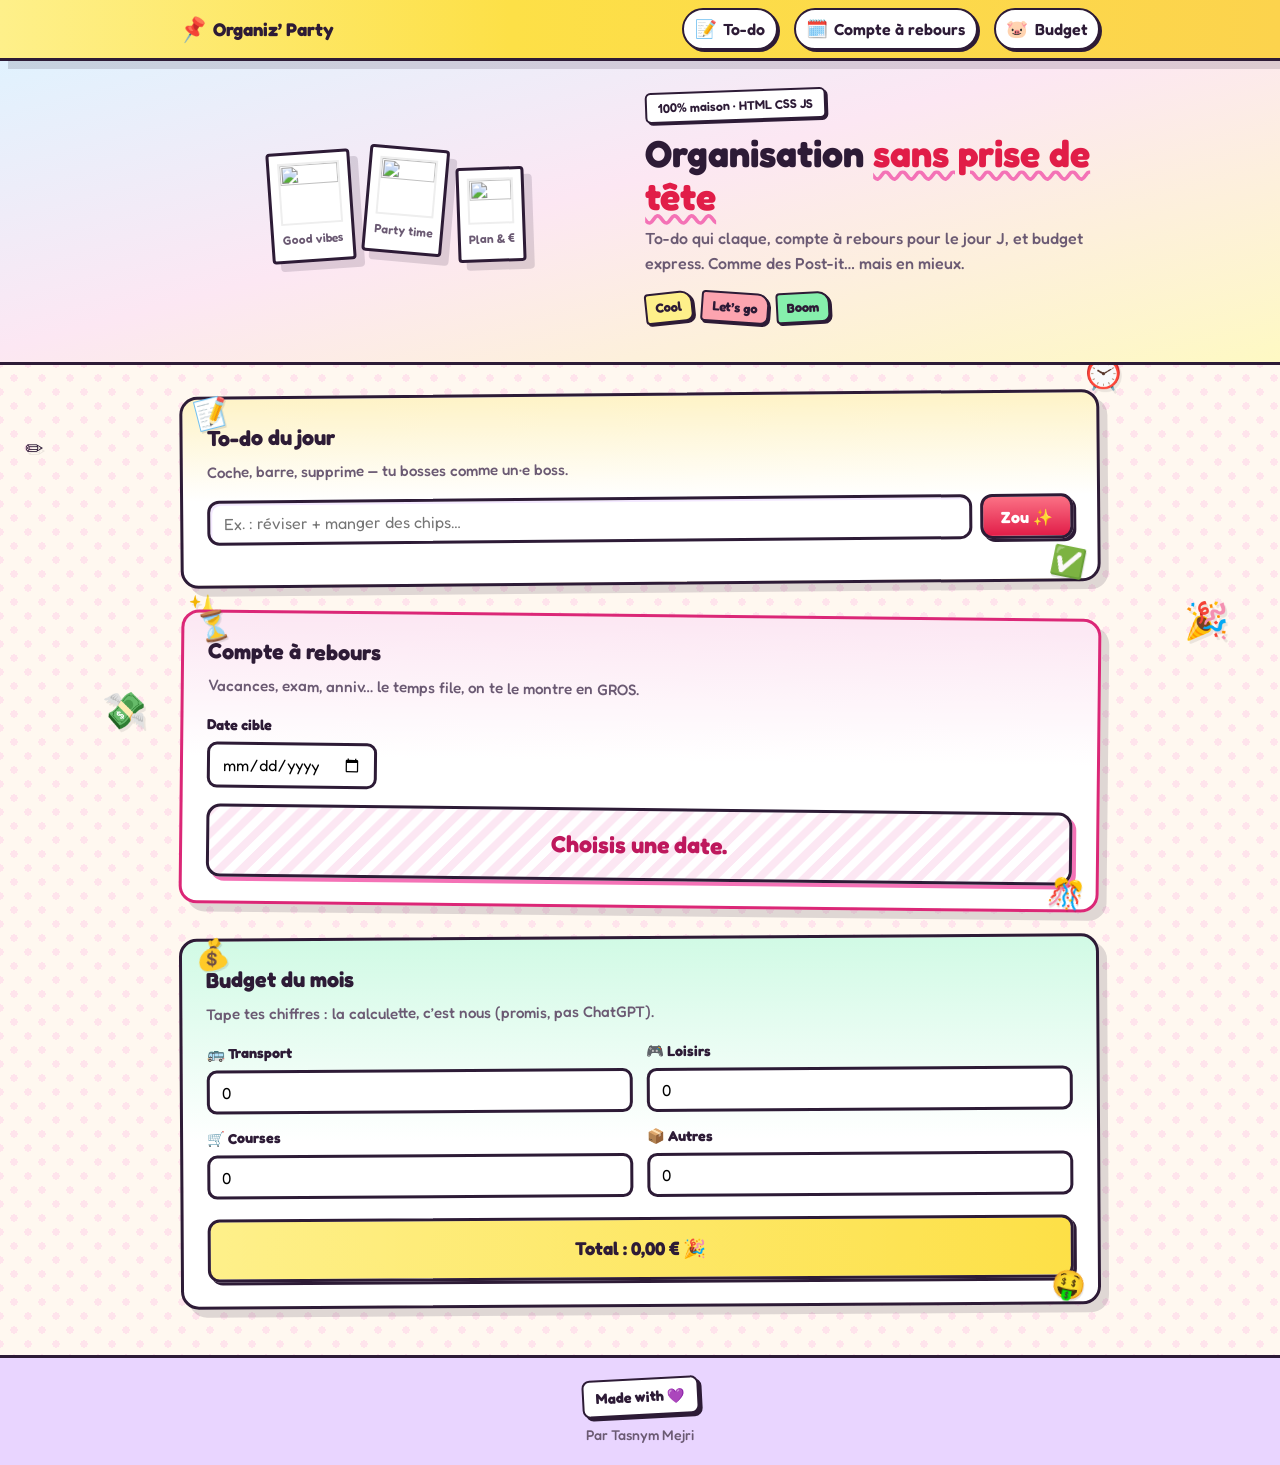
==== index.html @ c5e86266 "Premier commit — site Organiz Party (HTML, CSS, JS) Made-with: Cursor" ====
<!DOCTYPE html>
<html lang="fr">
<head>
  <meta charset="UTF-8">
  <meta name="viewport" content="width=device-width, initial-scale=1.0">
  <title>Organiz' Party — To-do, compte à rebours, budget</title>
  <link rel="preconnect" href="https://fonts.googleapis.com">
  <link rel="preconnect" href="https://fonts.gstatic.com" crossorigin>
  <link href="https://fonts.googleapis.com/css2?family=Fredoka:wght@400;600;700&display=swap" rel="stylesheet">
  <link rel="stylesheet" href="css/style.css">
</head>
<body>
  <!-- Décor collé sur l’écran (ne gêne pas les clics) -->
  <div class="floater-layer" aria-hidden="true">
    <span class="floater f1">⭐</span>
    <span class="floater f2">🌈</span>
    <span class="floater f3">✏️</span>
    <span class="floater f4">🎉</span>
    <span class="floater f5">💸</span>
    <span class="floater f6">⏰</span>
    <span class="floater f7">🦄</span>
    <span class="floater f8">✨</span>
  </div>

  <header class="site-header">
    <div class="wrap header-bar">
      <a href="#" class="logo"><span class="logo-emoji">📌</span> Organiz’ Party</a>
      <button type="button" class="menu-btn" id="menuBtn" aria-label="Menu">☰</button>
      <nav class="site-nav" id="siteNav">
        <a href="#todo"><span class="nav-ico">📝</span> To-do</a>
        <a href="#compte"><span class="nav-ico">🗓️</span> Compte à rebours</a>
        <a href="#budget"><span class="nav-ico">🐷</span> Budget</a>
      </nav>
    </div>
  </header>

  <main>
    <section class="hero">
      <div class="wrap hero-grid">
        <div class="hero-photos" aria-hidden="true">
          <figure class="polaroid polaroid-a">
            <img src="https://images.unsplash.com/photo-1511795409834-ef04bbd61622?w=280&h=280&fit=crop" alt="" width="140" height="140" loading="lazy">
            <figcaption>Good vibes</figcaption>
          </figure>
          <figure class="polaroid polaroid-b">
            <img src="https://images.unsplash.com/photo-1530103862676-de8c729de1af?w=280&h=280&fit=crop" alt="" width="140" height="140" loading="lazy">
            <figcaption>Party time</figcaption>
          </figure>
          <figure class="polaroid polaroid-c">
            <img src="https://images.unsplash.com/photo-1554224155-6726b3ff858f?w=280&h=280&fit=crop" alt="" width="140" height="140" loading="lazy">
            <figcaption>Plan &amp; €</figcaption>
          </figure>
        </div>
        <div class="hero-copy">
          <span class="tape-badge">100% maison · HTML CSS JS</span>
          <h1>Organisation <em>sans prise de tête</em></h1>
          <p class="hero-text">
            To-do qui claque, compte à rebours pour le jour J, et budget express. Comme des Post-it… mais en mieux.
          </p>
          <div class="hero-stickers">
            <span class="mini-sticker ms1">Cool</span>
            <span class="mini-sticker ms2">Let’s go</span>
            <span class="mini-sticker ms3">Boom</span>
          </div>
        </div>
      </div>
    </section>

    <div class="wrap main-grid">
      <section class="card card-tilt card-yellow" id="todo">
        <span class="card-sticker corner-tl" aria-hidden="true">📝</span>
        <span class="card-sticker corner-br" aria-hidden="true">✅</span>
        <h2>To-do du jour</h2>
        <p class="card-intro">Coche, barre, supprime — tu bosses comme un·e boss.</p>
        <div class="row">
          <input type="text" id="texteTache" class="input-text" placeholder="Ex. : réviser + manger des chips…">
          <button type="button" class="btn btn-primary" id="btnAjouter">Zou ✨</button>
        </div>
        <ul id="listeTaches" class="task-list"></ul>
      </section>

      <section class="card card-tilt card-pink card-accent" id="compte">
        <span class="card-sticker corner-tl" aria-hidden="true">⏳</span>
        <span class="card-sticker corner-br" aria-hidden="true">🎊</span>
        <h2>Compte à rebours</h2>
        <p class="card-intro">Vacances, exam, anniv… le temps file, on te le montre en GROS.</p>
        <label class="label-date" for="dateCible">Date cible</label>
        <input type="date" id="dateCible" class="input-date">
        <div class="countdown-box" id="afficheCompte" aria-live="polite">Choisis une date.</div>
      </section>

      <section class="card card-tilt card-mint" id="budget">
        <span class="card-sticker corner-tl" aria-hidden="true">💰</span>
        <span class="card-sticker corner-br" aria-hidden="true">🤑</span>
        <h2>Budget du mois</h2>
        <p class="card-intro">Tape tes chiffres : la calculette, c’est nous (promis, pas ChatGPT).</p>
        <div class="budget-grid">
          <label class="budget-line">🚌 Transport
            <input type="number" id="budgetTransport" class="input-num" min="0" step="0.01" value="0">
          </label>
          <label class="budget-line">🎮 Loisirs
            <input type="number" id="budgetLoisirs" class="input-num" min="0" step="0.01" value="0">
          </label>
          <label class="budget-line">🛒 Courses
            <input type="number" id="budgetCourses" class="input-num" min="0" step="0.01" value="0">
          </label>
          <label class="budget-line">📦 Autres
            <input type="number" id="budgetAutres" class="input-num" min="0" step="0.01" value="0">
          </label>
        </div>
        <div class="total-bar">
          Total : <span id="totalBudget">0,00</span> € <span class="total-emoji">🎉</span>
        </div>
      </section>
    </div>
  </main>

  <footer class="site-footer">
    <div class="wrap footer-inner">
      <span class="footer-sticker" aria-hidden="true">Made with 💜</span>
      <p>Par Tasnym Mejri</p>
    </div>
  </footer>

  <script src="js/main.js"></script>
</body>
</html>
---- css/style.css ----
/* --- Fun theme : couleurs & typo --- */
:root {
  --bg: #fff8f0;
  --bg-dots: #ffe4ec;
  --card: #ffffff;
  --text: #2d1b36;
  --muted: #6b5a73;
  --primary: #e11d48;
  --primary-dark: #be123c;
  --sun: #fbbf24;
  --mint: #34d399;
  --mint-dark: #059669;
  --pink-soft: #fce7f3;
  --yellow-soft: #fef3c7;
  --border: #e9d5ff;
  --danger: #dc2626;
  --radius: 18px;
  --shadow: 4px 4px 0 rgba(45, 27, 54, 0.12);
  --shadow-big: 8px 8px 0 rgba(45, 27, 54, 0.15);
  --header-h: 58px;
}

*,
*::before,
*::after {
  box-sizing: border-box;
}

html {
  scroll-behavior: smooth;
}

body {
  margin: 0;
  font-family: "Fredoka", "Segoe UI", system-ui, sans-serif;
  background-color: var(--bg);
  background-image:
    radial-gradient(var(--bg-dots) 18%, transparent 19%),
    radial-gradient(var(--bg-dots) 18%, transparent 19%);
  background-size: 28px 28px;
  background-position: 0 0, 14px 14px;
  color: var(--text);
  line-height: 1.55;
  padding-top: var(--header-h);
}

.wrap {
  width: min(920px, 92vw);
  margin-inline: auto;
}

/* --- Stickers flottants (fond) --- */
.floater-layer {
  position: fixed;
  inset: 0;
  pointer-events: none;
  z-index: 0;
  overflow: hidden;
}

.floater {
  position: absolute;
  font-size: clamp(1.5rem, 4vw, 2.25rem);
  filter: drop-shadow(2px 3px 0 rgba(0, 0, 0, 0.08));
  animation: floaty 5s ease-in-out infinite;
}

.f1 { top: 12%; left: 4%; animation-delay: 0s; }
.f2 { top: 22%; right: 6%; animation-delay: 0.5s; }
.f3 { top: 48%; left: 2%; animation-delay: 1s; font-size: 1.35rem; }
.f4 { bottom: 28%; right: 4%; animation-delay: 1.5s; }
.f5 { bottom: 18%; left: 8%; animation-delay: 2s; }
.f6 { top: 38%; right: 12%; animation-delay: 0.3s; }
.f7 { bottom: 42%; right: 18%; animation-delay: 2.5s; font-size: 1.6rem; }
.f8 { top: 65%; left: 14%; animation-delay: 1.2s; }

@keyframes floaty {
  0%, 100% { transform: translateY(0) rotate(-6deg); }
  50% { transform: translateY(-10px) rotate(6deg); }
}

/* --- Header --- */
.site-header {
  position: fixed;
  top: 0;
  left: 0;
  right: 0;
  z-index: 100;
  background: linear-gradient(90deg, #fef08a 0%, #fde047 40%, #fcd34d 100%);
  border-bottom: 3px solid var(--text);
  box-shadow: var(--shadow-big);
}

.header-bar {
  display: flex;
  align-items: center;
  flex-wrap: wrap;
  gap: 0.5rem;
  min-height: var(--header-h);
  padding-block: 0.35rem;
}

.logo {
  font-weight: 700;
  font-size: 1.15rem;
  color: var(--text);
  text-decoration: none;
  margin-right: auto;
  display: flex;
  align-items: center;
  gap: 0.35rem;
}

.logo-emoji {
  display: inline-block;
  transform: rotate(-12deg);
  font-size: 1.35rem;
}

.menu-btn {
  display: flex;
  align-items: center;
  justify-content: center;
  width: 44px;
  height: 44px;
  border: 3px solid var(--text);
  border-radius: 12px;
  background: #fff;
  font-size: 1.2rem;
  cursor: pointer;
  box-shadow: 3px 3px 0 var(--text);
}

.menu-btn:active {
  transform: translate(2px, 2px);
  box-shadow: 1px 1px 0 var(--text);
}

.site-nav {
  display: none;
  flex-direction: column;
  width: 100%;
  padding: 0.5rem 0 0.75rem;
  gap: 0.35rem;
}

.site-nav.is-open {
  display: flex;
}

.site-nav a {
  color: var(--text);
  text-decoration: none;
  padding: 0.45rem 0;
  font-weight: 600;
  border-bottom: 2px dashed rgba(45, 27, 54, 0.2);
  display: flex;
  align-items: center;
  gap: 0.4rem;
}

.nav-ico {
  font-size: 1.1rem;
}

.site-nav a:hover {
  color: var(--primary);
}

@media (min-width: 640px) {
  .menu-btn {
    display: none;
  }

  .site-nav {
    display: flex;
    flex-direction: row;
    width: auto;
    padding: 0;
    gap: 1rem;
    align-items: center;
  }

  .site-nav a {
    border: none;
    padding: 0.35rem 0.65rem;
    background: #fff;
    border: 2px solid var(--text);
    border-radius: 999px;
    box-shadow: 2px 2px 0 var(--text);
  }

  .site-nav a:hover {
    transform: translate(-1px, -1px);
    box-shadow: 3px 3px 0 var(--text);
  }
}

/* --- Hero + polaroids --- */
.hero {
  position: relative;
  z-index: 1;
  background: linear-gradient(165deg, #e0f2fe 0%, #fce7f3 45%, #fef9c3 100%);
  padding: 2rem 0 2.5rem;
  border-bottom: 3px solid var(--text);
}

.hero-grid {
  display: grid;
  gap: 1.75rem;
  align-items: center;
}

@media (min-width: 720px) {
  .hero-grid {
    grid-template-columns: 1fr 1.05fr;
    gap: 2rem;
  }
}

.hero-photos {
  display: flex;
  flex-wrap: wrap;
  justify-content: center;
  gap: 0.75rem;
  align-items: flex-end;
}

.polaroid {
  margin: 0;
  background: #fff;
  padding: 0.5rem 0.5rem 0.65rem;
  border: 3px solid var(--text);
  border-radius: 4px;
  box-shadow: var(--shadow-big);
  transform: rotate(-4deg);
  max-width: 160px;
}

.polaroid-b {
  transform: rotate(5deg) translateY(-8px);
  z-index: 2;
}

.polaroid-c {
  transform: rotate(-2deg);
}

.polaroid img {
  display: block;
  width: 100%;
  height: auto;
  aspect-ratio: 1;
  object-fit: cover;
  border: 2px solid #eee;
}

.polaroid figcaption {
  margin-top: 0.4rem;
  font-size: 0.75rem;
  font-weight: 600;
  text-align: center;
  color: var(--muted);
}

.tape-badge {
  display: inline-block;
  background: #fff;
  border: 2px solid var(--text);
  padding: 0.25rem 0.65rem;
  border-radius: 6px;
  font-size: 0.78rem;
  font-weight: 600;
  transform: rotate(-2deg);
  box-shadow: 2px 2px 0 var(--text);
  margin-bottom: 0.65rem;
}

.hero-copy h1 {
  margin: 0 0 0.5rem;
  font-size: clamp(1.65rem, 4.5vw, 2.35rem);
  line-height: 1.15;
}

.hero-copy h1 em {
  font-style: normal;
  color: var(--primary);
  text-decoration: underline wavy #f472b6;
  text-underline-offset: 4px;
}

.hero-text {
  margin: 0 0 1rem;
  color: var(--muted);
  font-weight: 500;
  max-width: 34rem;
}

.hero-stickers {
  display: flex;
  flex-wrap: wrap;
  gap: 0.5rem;
}

.mini-sticker {
  display: inline-block;
  padding: 0.2rem 0.55rem;
  font-size: 0.82rem;
  font-weight: 700;
  border: 2px solid var(--text);
  border-radius: 4px 12px 8px 4px;
  box-shadow: 2px 2px 0 var(--text);
}

.ms1 {
  background: #fef08a;
  transform: rotate(-6deg);
}

.ms2 {
  background: #fda4af;
  transform: rotate(4deg);
}

.ms3 {
  background: #86efac;
  transform: rotate(-3deg);
}

/* --- Cartes --- */
.main-grid {
  position: relative;
  z-index: 1;
  padding: 1.75rem 0 3rem;
  display: flex;
  flex-direction: column;
  gap: 1.75rem;
}

.card {
  position: relative;
  background: var(--card);
  border: 3px solid var(--text);
  border-radius: var(--radius);
  padding: 1.4rem 1.5rem 1.5rem;
  box-shadow: var(--shadow-big);
}

.card-tilt:nth-child(1) { transform: rotate(-0.5deg); }
.card-tilt:nth-child(2) { transform: rotate(0.6deg); }
.card-tilt:nth-child(3) { transform: rotate(-0.35deg); }

@media (hover: hover) {
  .card-tilt:hover {
    transform: rotate(0deg) scale(1.01);
    transition: transform 0.2s ease;
  }
}

.card-yellow {
  background: linear-gradient(180deg, var(--yellow-soft) 0%, #fff 55%);
}

.card-pink {
  background: linear-gradient(180deg, var(--pink-soft) 0%, #fff 50%);
}

.card-mint {
  background: linear-gradient(180deg, #d1fae5 0%, #fff 55%);
}

.card-accent {
  border-color: #db2777;
}

.card-sticker {
  position: absolute;
  font-size: 1.75rem;
  filter: drop-shadow(1px 2px 0 rgba(0, 0, 0, 0.1));
  pointer-events: none;
}

.corner-tl {
  top: -0.5rem;
  left: 0.75rem;
  transform: rotate(-14deg);
}

.corner-br {
  bottom: -0.35rem;
  right: 0.75rem;
  transform: rotate(12deg);
}

.card h2 {
  margin: 0 0 0.35rem;
  font-size: 1.35rem;
}

.card-intro {
  margin: 0 0 1rem;
  font-size: 0.95rem;
  color: var(--muted);
  font-weight: 500;
}

/* --- To-do --- */
.row {
  display: flex;
  flex-wrap: wrap;
  gap: 0.5rem;
  margin-bottom: 1rem;
}

.input-text {
  flex: 1;
  min-width: 180px;
  padding: 0.6rem 0.85rem;
  border: 3px solid var(--text);
  border-radius: 12px;
  font-size: 1rem;
  font-family: inherit;
  background: #fff;
  box-shadow: inset 2px 2px 0 #f3e8ff;
}

.btn {
  padding: 0.6rem 1.1rem;
  border-radius: 12px;
  border: 3px solid var(--text);
  font-size: 1rem;
  font-weight: 700;
  cursor: pointer;
  font-family: inherit;
  box-shadow: 3px 3px 0 var(--text);
}

.btn:active {
  transform: translate(2px, 2px);
  box-shadow: 1px 1px 0 var(--text);
}

.btn-primary {
  background: linear-gradient(180deg, #fb7185, var(--primary));
  color: #fff;
}

.btn-primary:hover {
  filter: brightness(1.05);
}

.btn-small {
  padding: 0.3rem 0.65rem;
  font-size: 0.82rem;
  font-weight: 700;
  border-radius: 8px;
  border: 2px solid var(--text);
  background: #fff;
  cursor: pointer;
  font-family: inherit;
  box-shadow: 2px 2px 0 var(--text);
}

.btn-small:hover {
  background: #fee2e2;
  color: var(--danger);
}

.task-list {
  list-style: none;
  margin: 0;
  padding: 0;
}

.task-list li {
  display: flex;
  align-items: center;
  flex-wrap: wrap;
  gap: 0.4rem 0.5rem;
  padding: 0.55rem 0;
  border-bottom: 2px dashed var(--border);
}

.task-list li:last-child {
  border-bottom: none;
}

.task-text {
  flex: 1;
  min-width: 120px;
  font-weight: 500;
}

.tache-faite {
  text-decoration: line-through;
  color: var(--muted);
  opacity: 0.85;
}

/* --- Compte à rebours --- */
.label-date {
  display: block;
  font-size: 0.9rem;
  font-weight: 700;
  margin-bottom: 0.35rem;
}

.input-date {
  padding: 0.55rem 0.75rem;
  border: 3px solid var(--text);
  border-radius: 10px;
  font-size: 1rem;
  font-family: inherit;
  margin-bottom: 1rem;
  background: #fff;
}

.countdown-box {
  font-size: clamp(1.1rem, 3.5vw, 1.45rem);
  font-weight: 700;
  color: #be185d;
  text-align: center;
  padding: 1rem 1rem;
  background: repeating-linear-gradient(
    -45deg,
    #fff,
    #fff 8px,
    #fce7f3 8px,
    #fce7f3 16px
  );
  border: 3px solid var(--text);
  border-radius: 14px;
  min-height: 3.75rem;
  display: flex;
  align-items: center;
  justify-content: center;
  box-shadow: 4px 4px 0 #f472b6;
}

/* --- Budget --- */
.budget-grid {
  display: grid;
  gap: 0.85rem;
}

@media (min-width: 500px) {
  .budget-grid {
    grid-template-columns: 1fr 1fr;
  }
}

.budget-line {
  display: flex;
  flex-direction: column;
  gap: 0.35rem;
  font-weight: 700;
  font-size: 0.9rem;
}

.input-num {
  padding: 0.55rem 0.75rem;
  border: 3px solid var(--text);
  border-radius: 10px;
  font-size: 1rem;
  font-family: inherit;
  background: #fff;
}

.total-bar {
  margin-top: 1.25rem;
  padding: 0.9rem 1rem;
  background: linear-gradient(90deg, #fef08a, #fde047);
  border: 3px solid var(--text);
  border-radius: 12px;
  font-weight: 700;
  font-size: 1.15rem;
  color: var(--text);
  text-align: center;
  box-shadow: 3px 3px 0 var(--text);
}

.total-emoji {
  display: inline-block;
  animation: floaty 3s ease-in-out infinite;
}

/* --- Footer --- */
.site-footer {
  position: relative;
  z-index: 1;
  border-top: 3px solid var(--text);
  background: #e9d5ff;
  padding: 1.25rem 0;
  text-align: center;
}

.footer-inner {
  display: flex;
  flex-direction: column;
  align-items: center;
  gap: 0.5rem;
}

.footer-sticker {
  display: inline-block;
  background: #fff;
  border: 2px solid var(--text);
  padding: 0.35rem 0.75rem;
  border-radius: 8px;
  font-weight: 700;
  font-size: 0.9rem;
  transform: rotate(-3deg);
  box-shadow: 3px 3px 0 var(--text);
}

.site-footer p {
  margin: 0;
  font-size: 0.88rem;
  color: var(--muted);
  font-weight: 500;
  max-width: 28rem;
}
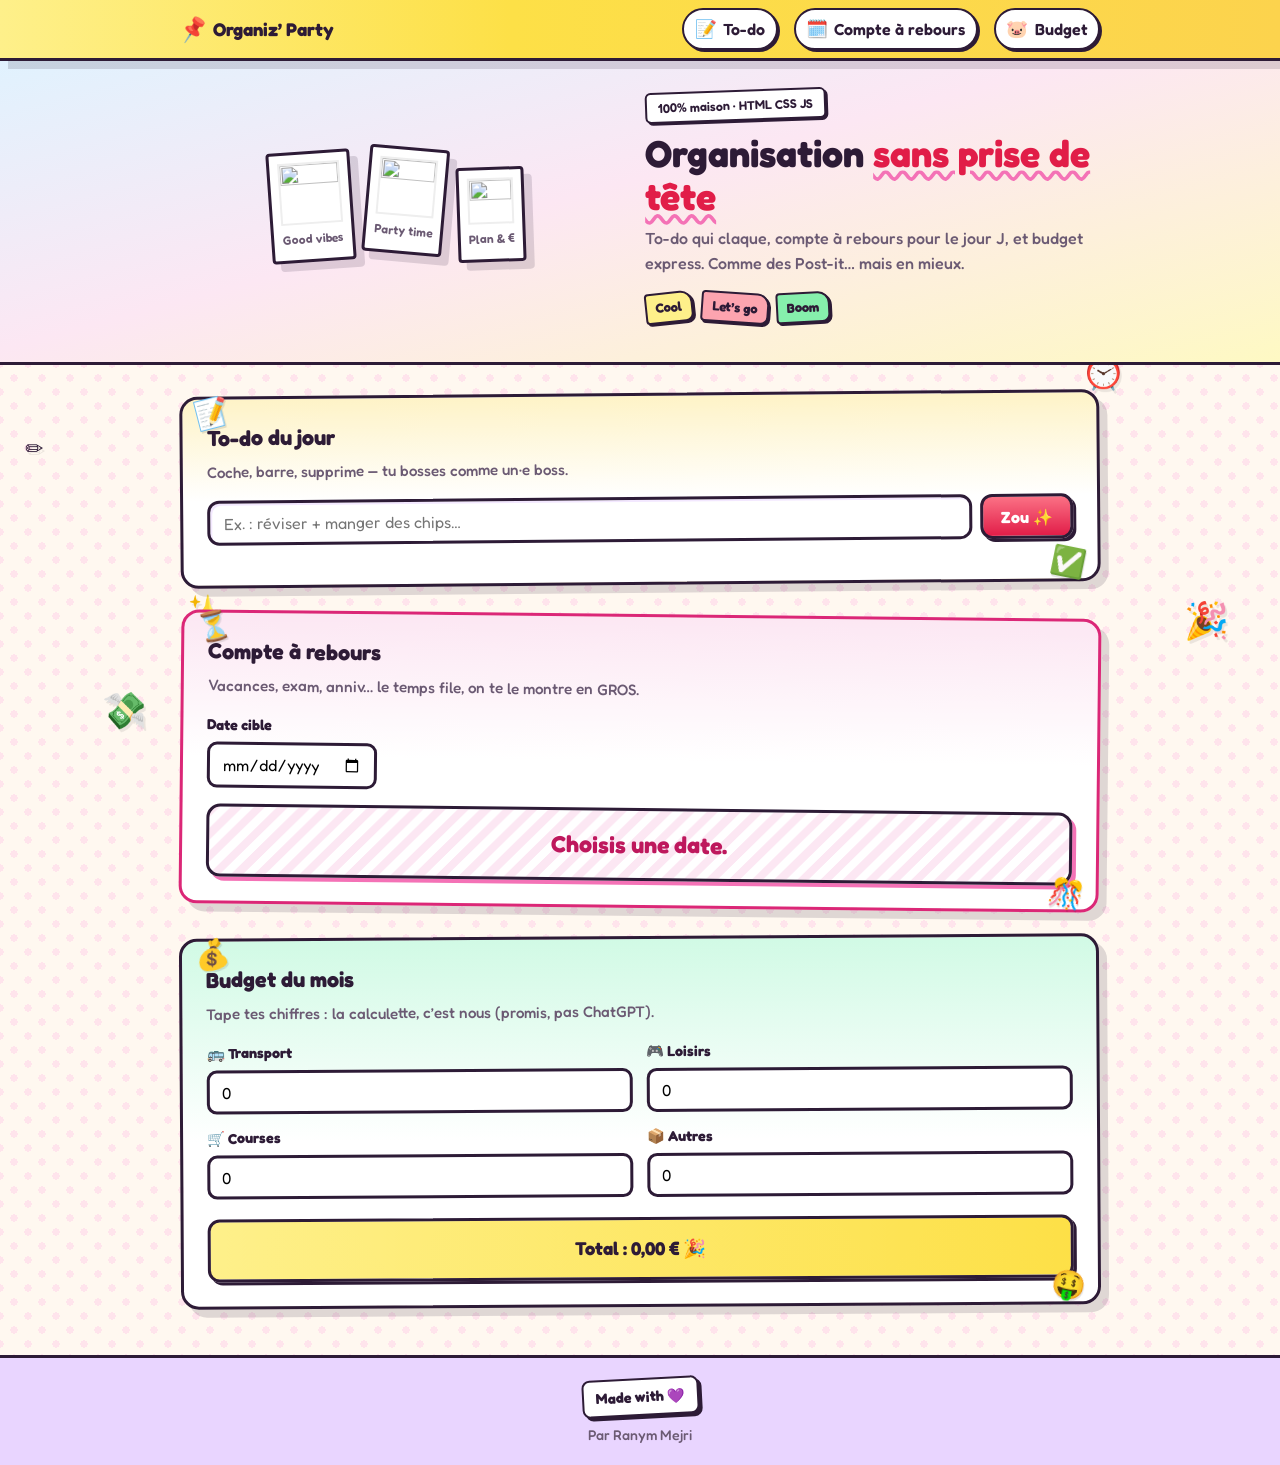
==== commit a59f4e08: "Update README and website Made-with: Cursor" ====
--- a/index.html
+++ b/index.html
@@ -118,7 +118,7 @@
   <footer class="site-footer">
     <div class="wrap footer-inner">
       <span class="footer-sticker" aria-hidden="true">Made with 💜</span>
-      <p>Par Tasnym Mejri</p>
+      <p>Par Ranym Mejri</p>
     </div>
   </footer>
 
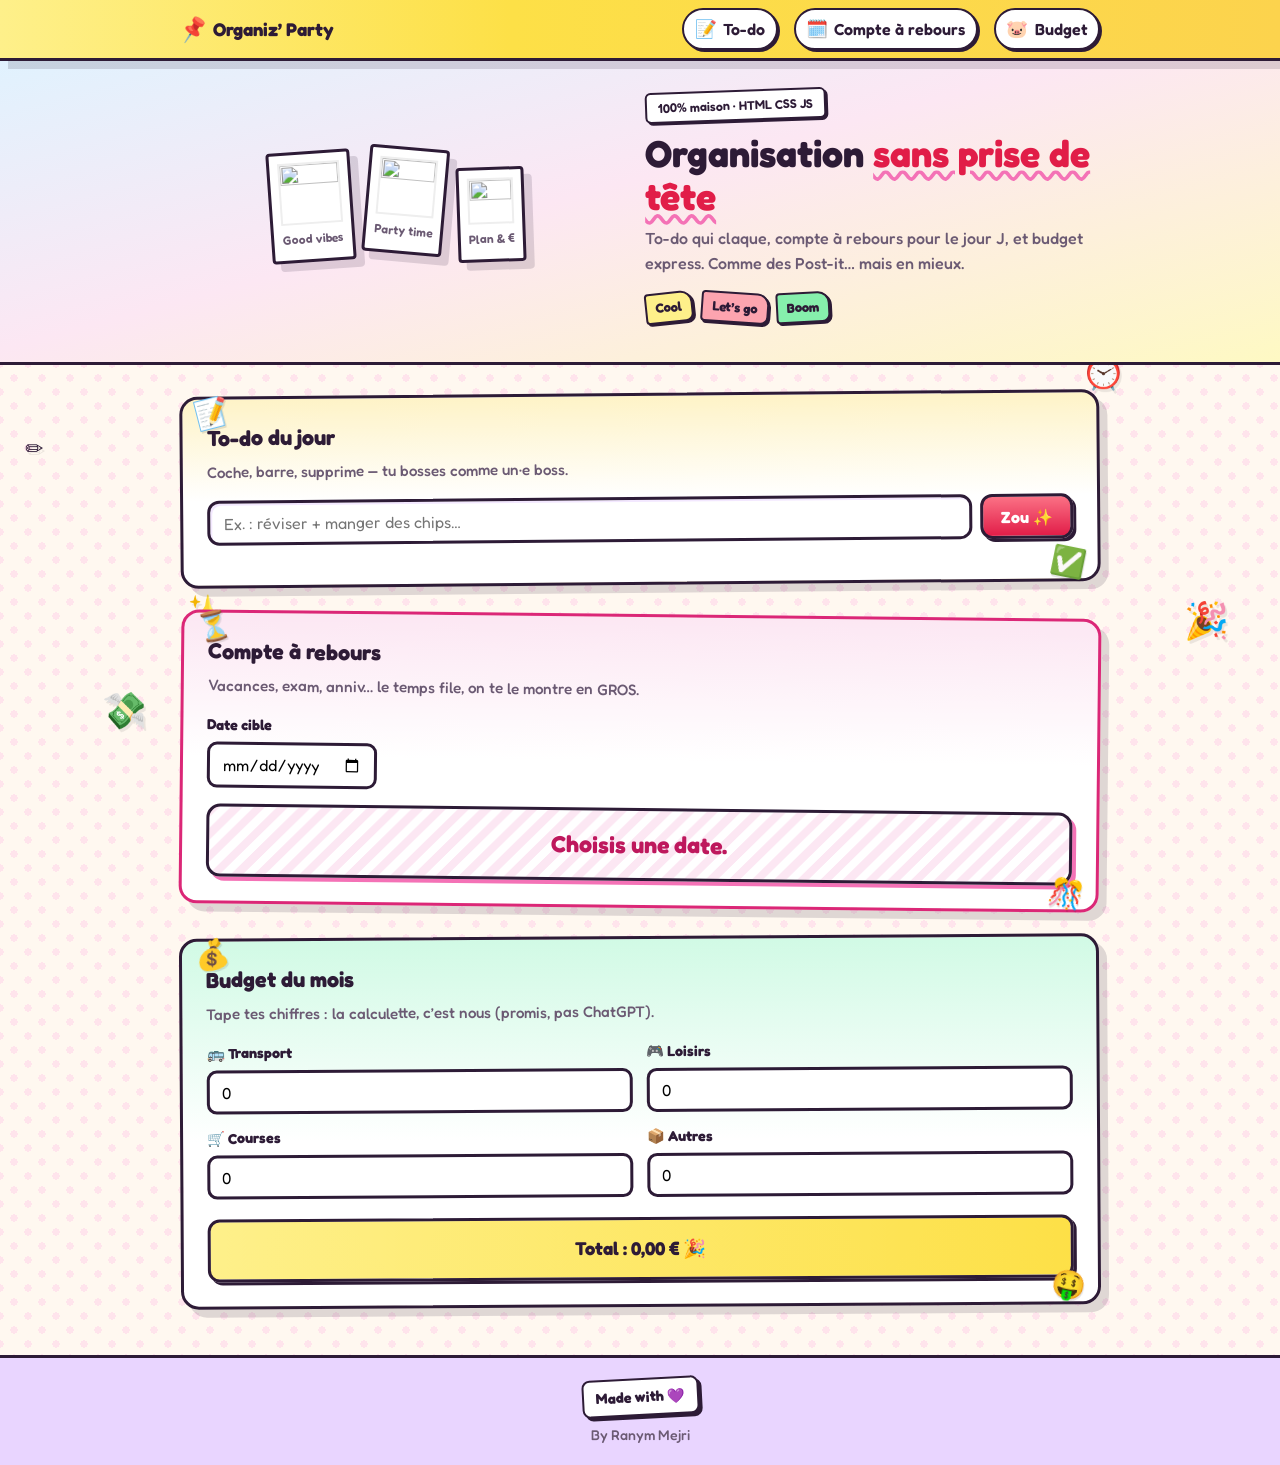
==== commit d979d2e0: "new commit Made-with: Cursor" ====
--- a/index.html
+++ b/index.html
@@ -43,7 +43,7 @@
             <figcaption>Good vibes</figcaption>
           </figure>
           <figure class="polaroid polaroid-b">
-            <img src="https://images.unsplash.com/photo-1530103862676-de8c729de1af?w=280&h=280&fit=crop" alt="" width="140" height="140" loading="lazy">
+            <img src="https://images.unsplash.com/photo-1492684223066-81342ee5ff30?w=280&amp;h=280&amp;fit=crop&amp;auto=format" alt="" width="140" height="140" loading="lazy">
             <figcaption>Party time</figcaption>
           </figure>
           <figure class="polaroid polaroid-c">
@@ -118,7 +118,7 @@
   <footer class="site-footer">
     <div class="wrap footer-inner">
       <span class="footer-sticker" aria-hidden="true">Made with 💜</span>
-      <p>Par Ranym Mejri</p>
+      <p>By Ranym Mejri</p>
     </div>
   </footer>
 
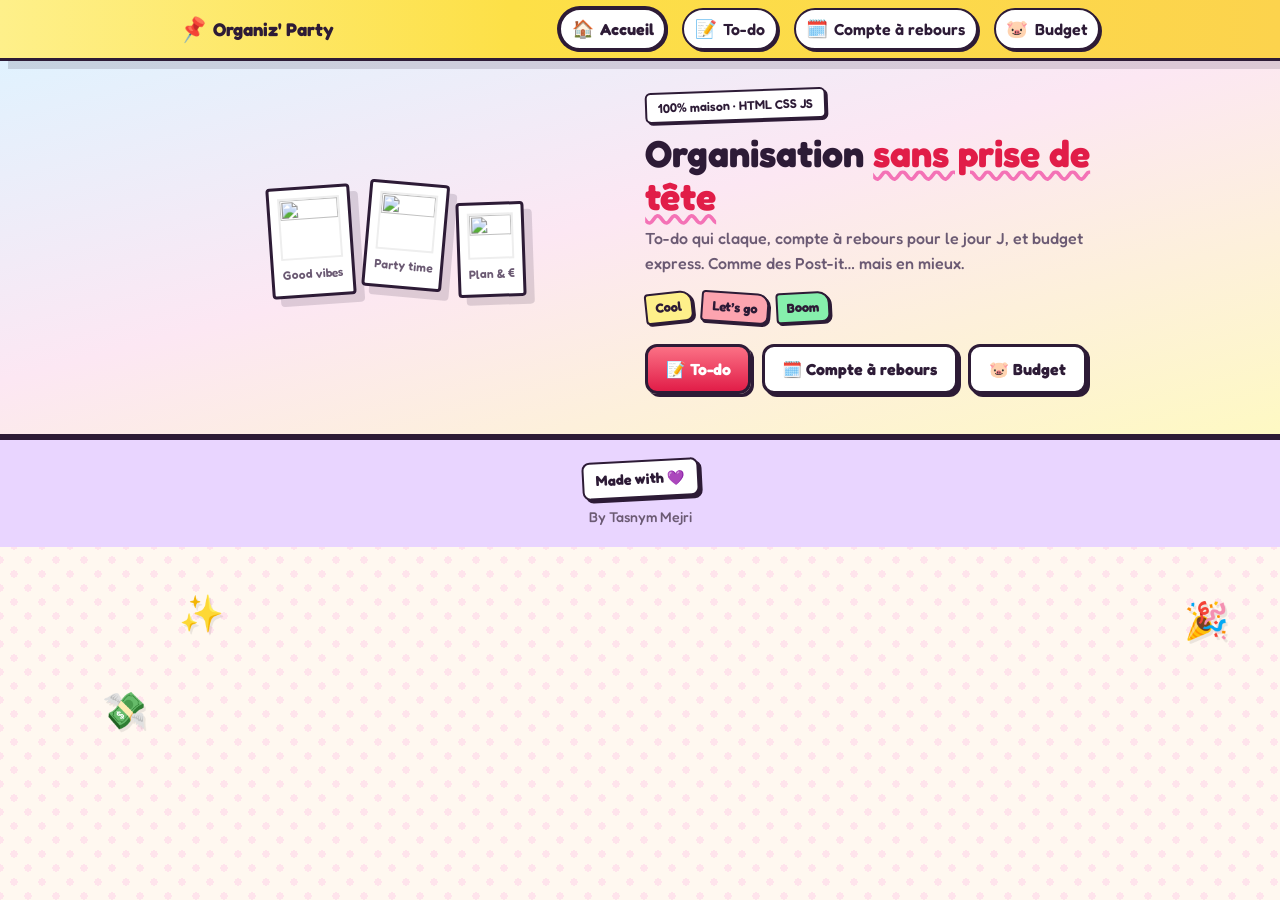
==== commit 66085b17: "new commit Made-with: Cursor" ====
--- a/index.html
+++ b/index.html
@@ -3,7 +3,7 @@
 <head>
   <meta charset="UTF-8">
   <meta name="viewport" content="width=device-width, initial-scale=1.0">
-  <title>Organiz' Party — To-do, compte à rebours, budget</title>
+  <title>Accueil — Organiz' Party</title>
   <link rel="preconnect" href="https://fonts.googleapis.com">
   <link rel="preconnect" href="https://fonts.gstatic.com" crossorigin>
   <link href="https://fonts.googleapis.com/css2?family=Fredoka:wght@400;600;700&display=swap" rel="stylesheet">
@@ -24,12 +24,13 @@
 
   <header class="site-header">
     <div class="wrap header-bar">
-      <a href="#" class="logo"><span class="logo-emoji">📌</span> Organiz’ Party</a>
+      <a href="index.html" class="logo"><span class="logo-emoji">📌</span> Organiz' Party</a>
       <button type="button" class="menu-btn" id="menuBtn" aria-label="Menu">☰</button>
       <nav class="site-nav" id="siteNav">
-        <a href="#todo"><span class="nav-ico">📝</span> To-do</a>
-        <a href="#compte"><span class="nav-ico">🗓️</span> Compte à rebours</a>
-        <a href="#budget"><span class="nav-ico">🐷</span> Budget</a>
+        <a href="index.html" class="is-active" aria-current="page"><span class="nav-ico">🏠</span> Accueil</a>
+        <a href="todo.html"><span class="nav-ico">📝</span> To-do</a>
+        <a href="compte.html"><span class="nav-ico">🗓️</span> Compte à rebours</a>
+        <a href="budget.html"><span class="nav-ico">🐷</span> Budget</a>
       </nav>
     </div>
   </header>
@@ -62,63 +63,20 @@
             <span class="mini-sticker ms2">Let’s go</span>
             <span class="mini-sticker ms3">Boom</span>
           </div>
+          <div class="hero-cta">
+            <a href="todo.html" class="btn btn-primary">📝 To-do</a>
+            <a href="compte.html" class="btn btn-ghost">🗓️ Compte à rebours</a>
+            <a href="budget.html" class="btn btn-ghost">🐷 Budget</a>
+          </div>
         </div>
       </div>
     </section>
-
-    <div class="wrap main-grid">
-      <section class="card card-tilt card-yellow" id="todo">
-        <span class="card-sticker corner-tl" aria-hidden="true">📝</span>
-        <span class="card-sticker corner-br" aria-hidden="true">✅</span>
-        <h2>To-do du jour</h2>
-        <p class="card-intro">Coche, barre, supprime — tu bosses comme un·e boss.</p>
-        <div class="row">
-          <input type="text" id="texteTache" class="input-text" placeholder="Ex. : réviser + manger des chips…">
-          <button type="button" class="btn btn-primary" id="btnAjouter">Zou ✨</button>
-        </div>
-        <ul id="listeTaches" class="task-list"></ul>
-      </section>
-
-      <section class="card card-tilt card-pink card-accent" id="compte">
-        <span class="card-sticker corner-tl" aria-hidden="true">⏳</span>
-        <span class="card-sticker corner-br" aria-hidden="true">🎊</span>
-        <h2>Compte à rebours</h2>
-        <p class="card-intro">Vacances, exam, anniv… le temps file, on te le montre en GROS.</p>
-        <label class="label-date" for="dateCible">Date cible</label>
-        <input type="date" id="dateCible" class="input-date">
-        <div class="countdown-box" id="afficheCompte" aria-live="polite">Choisis une date.</div>
-      </section>
-
-      <section class="card card-tilt card-mint" id="budget">
-        <span class="card-sticker corner-tl" aria-hidden="true">💰</span>
-        <span class="card-sticker corner-br" aria-hidden="true">🤑</span>
-        <h2>Budget du mois</h2>
-        <p class="card-intro">Tape tes chiffres : la calculette, c’est nous (promis, pas ChatGPT).</p>
-        <div class="budget-grid">
-          <label class="budget-line">🚌 Transport
-            <input type="number" id="budgetTransport" class="input-num" min="0" step="0.01" value="0">
-          </label>
-          <label class="budget-line">🎮 Loisirs
-            <input type="number" id="budgetLoisirs" class="input-num" min="0" step="0.01" value="0">
-          </label>
-          <label class="budget-line">🛒 Courses
-            <input type="number" id="budgetCourses" class="input-num" min="0" step="0.01" value="0">
-          </label>
-          <label class="budget-line">📦 Autres
-            <input type="number" id="budgetAutres" class="input-num" min="0" step="0.01" value="0">
-          </label>
-        </div>
-        <div class="total-bar">
-          Total : <span id="totalBudget">0,00</span> € <span class="total-emoji">🎉</span>
-        </div>
-      </section>
-    </div>
   </main>
 
   <footer class="site-footer">
     <div class="wrap footer-inner">
       <span class="footer-sticker" aria-hidden="true">Made with 💜</span>
-      <p>By Ranym Mejri</p>
+      <p>By Tasnym Mejri</p>
     </div>
   </footer>
 
--- a/css/style.css
+++ b/css/style.css
@@ -327,6 +327,39 @@
   transform: rotate(-3deg);
 }
 
+.hero-cta {
+  display: flex;
+  flex-wrap: wrap;
+  gap: 0.65rem;
+  margin-top: 1.35rem;
+}
+
+a.btn {
+  text-decoration: none;
+  display: inline-block;
+  text-align: center;
+}
+
+.btn-ghost {
+  background: #fff;
+  color: var(--text);
+}
+
+.btn-ghost:hover {
+  filter: brightness(0.97);
+}
+
+.site-nav a.is-active {
+  font-weight: 700;
+  box-shadow: 0 0 0 2px var(--text);
+}
+
+@media (min-width: 640px) {
+  .site-nav a.is-active {
+    box-shadow: 2px 2px 0 var(--text), 0 0 0 2px var(--text);
+  }
+}
+
 /* --- Cartes --- */
 .main-grid {
   position: relative;
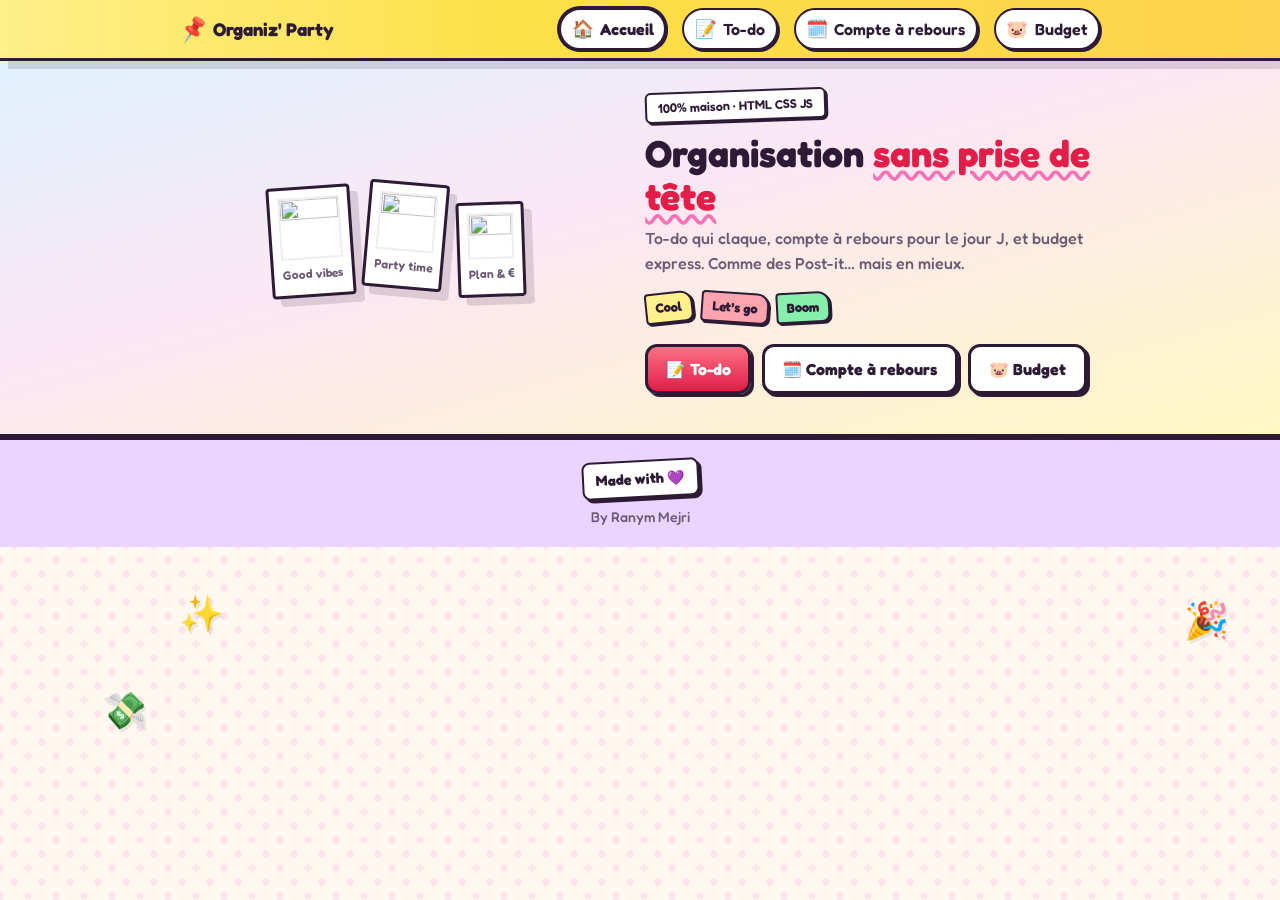
==== commit c176e55d: "new commit" ====
--- a/index.html
+++ b/index.html
@@ -76,7 +76,7 @@
   <footer class="site-footer">
     <div class="wrap footer-inner">
       <span class="footer-sticker" aria-hidden="true">Made with 💜</span>
-      <p>By Tasnym Mejri</p>
+      <p>By Ranym Mejri</p>
     </div>
   </footer>
 
